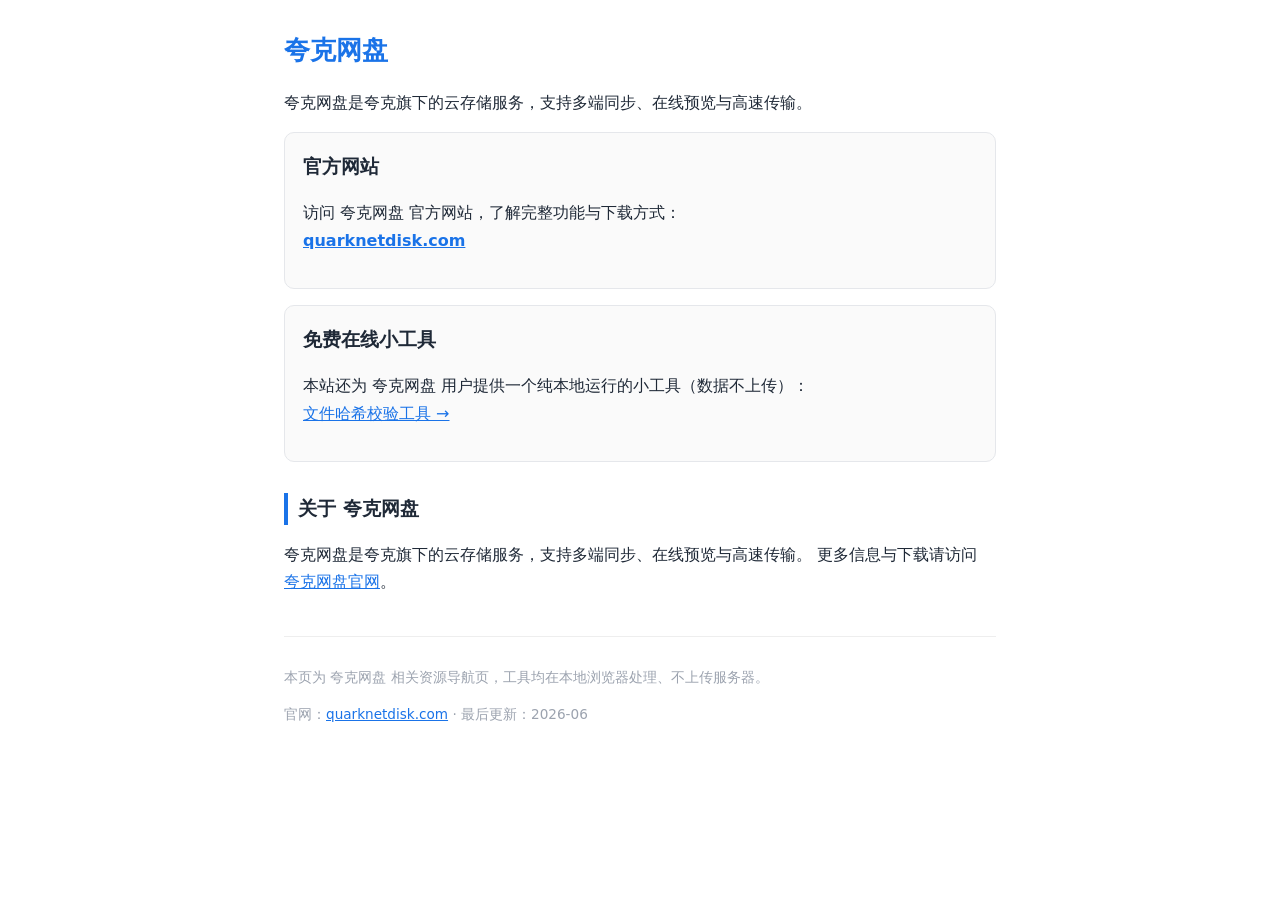
==== index.html @ 9c39d6ae "add homepage" ====
<!DOCTYPE html>
<html lang="zh-CN">
<head>
<meta charset="UTF-8">
<meta name="viewport" content="width=device-width,initial-scale=1">
<title>夸克网盘 电脑版 - 官方资源与在线工具</title>
<meta name="description" content="夸克网盘相关资源导航：官网入口与免费在线小工具。夸克网盘是夸克旗下的云存储服务，支持多端同步、在线预览与高速传输。">
<link rel="canonical" href="https://cell70horn.github.io/">
<meta property="og:title" content="夸克网盘 电脑版">
<meta property="og:description" content="夸克网盘官网入口与免费在线小工具。">
<meta property="og:type" content="website">
<meta property="og:url" content="https://cell70horn.github.io/">
<style>:root{--b:#1a73e8}*{box-sizing:border-box}body{font-family:system-ui,-apple-system,"Segoe UI",sans-serif;max-width:760px;margin:0 auto;padding:24px;color:#1f2937;line-height:1.7;background:#fff}h1{color:var(--b);font-size:1.6rem;margin:.2em 0}h2{font-size:1.2rem;margin-top:1.6em;border-left:4px solid var(--b);padding-left:10px}.card{border:1px solid #e5e7eb;border-radius:10px;padding:18px;margin:16px 0;background:#fafafa}a{color:var(--b)}footer{margin-top:40px;padding-top:16px;border-top:1px solid #eee;color:#9ca3af;font-size:.85rem}</style>
</head>
<body>
<h1>夸克网盘</h1>
<p>夸克网盘是夸克旗下的云存储服务，支持多端同步、在线预览与高速传输。</p>
<div class="card">
<h2 style="margin-top:0;border:0;padding:0">官方网站</h2>
<p>访问 夸克网盘 官方网站，了解完整功能与下载方式：<br>
<a href="https://quarknetdisk.com/"><strong>quarknetdisk.com</strong></a></p>
</div>
<div class="card">
<h2 style="margin-top:0;border:0;padding:0">免费在线小工具</h2>
<p>本站还为 夸克网盘 用户提供一个纯本地运行的小工具（数据不上传）：<br>
<a href="https://cell70horn.github.io/quarknetdisk-file-hash/">文件哈希校验工具 →</a></p>
</div>
<h2>关于 夸克网盘</h2>
<p>夸克网盘是夸克旗下的云存储服务，支持多端同步、在线预览与高速传输。 更多信息与下载请访问 <a href="https://quarknetdisk.com/">夸克网盘官网</a>。</p>
<footer>
<p>本页为 夸克网盘 相关资源导航页，工具均在本地浏览器处理、不上传服务器。</p>
<p>官网：<a href="https://quarknetdisk.com/">quarknetdisk.com</a> · 最后更新：2026-06</p>
</footer>
</body>
</html>
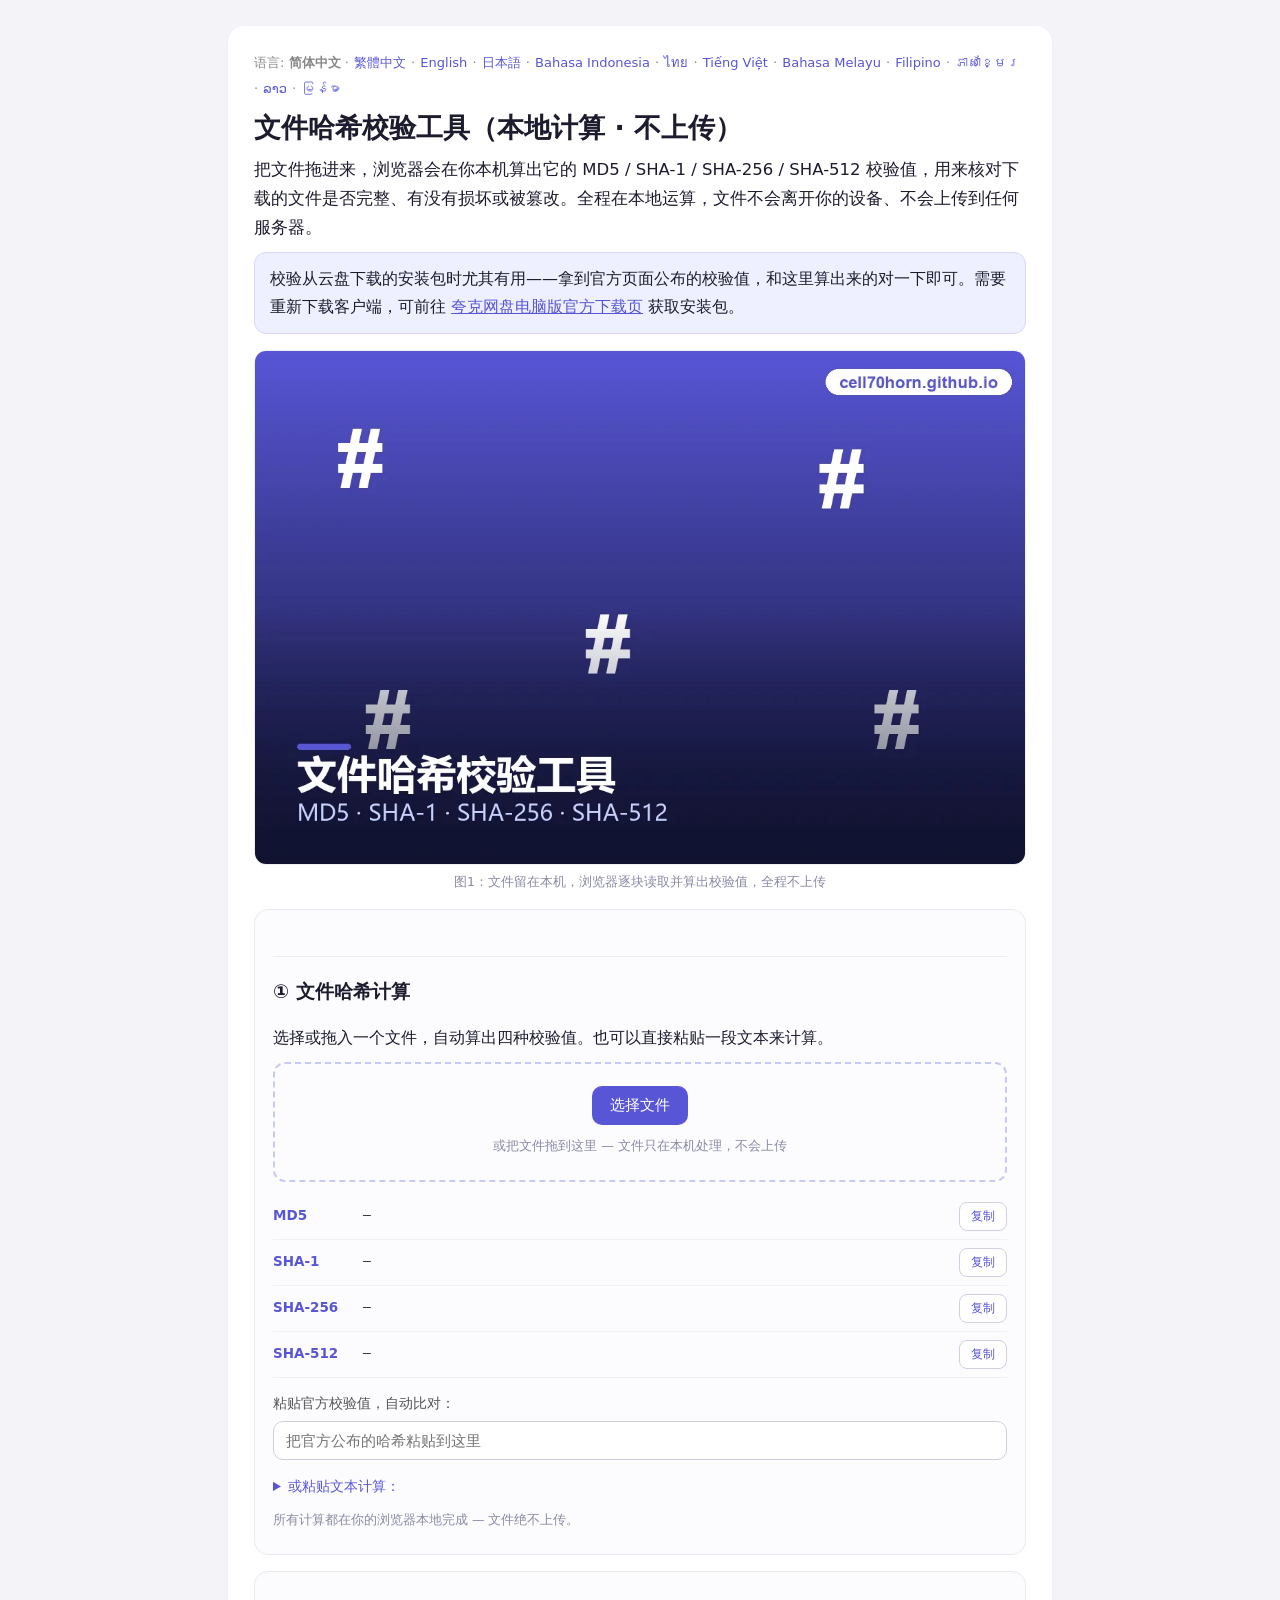
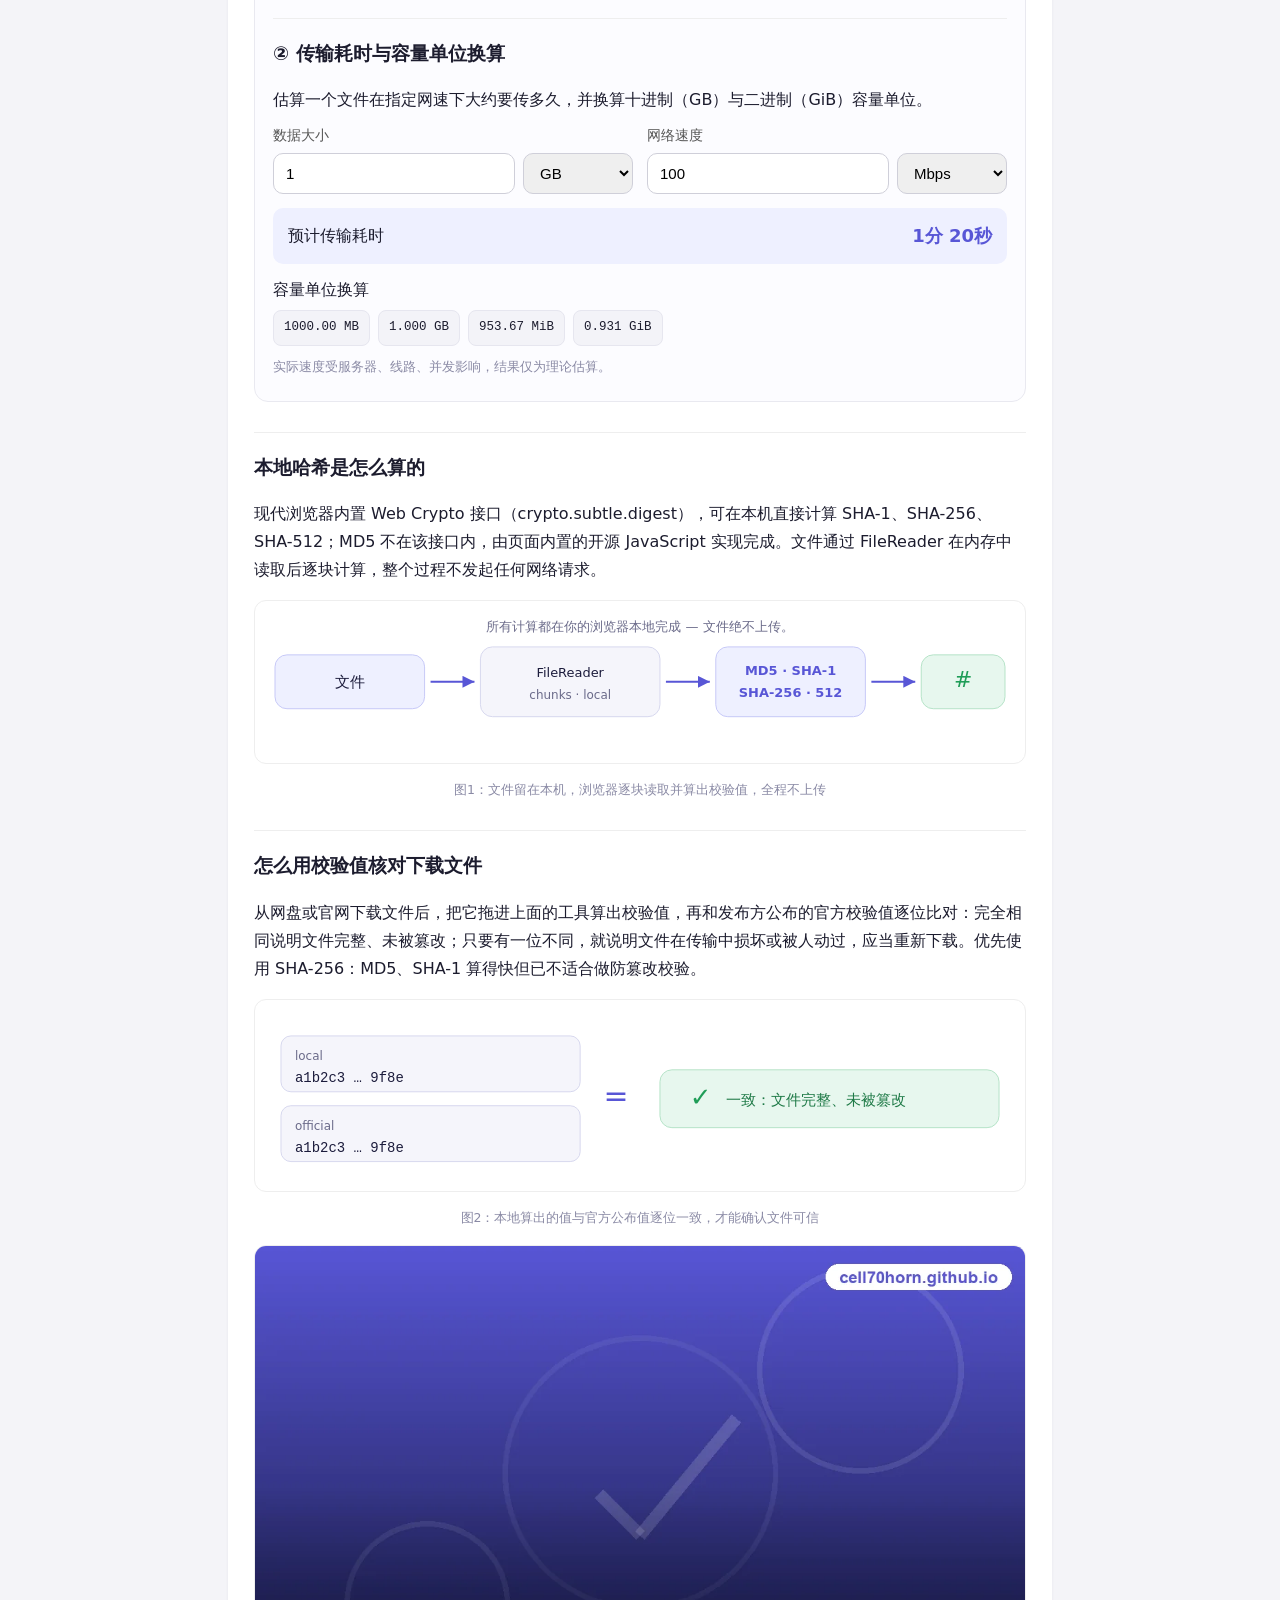
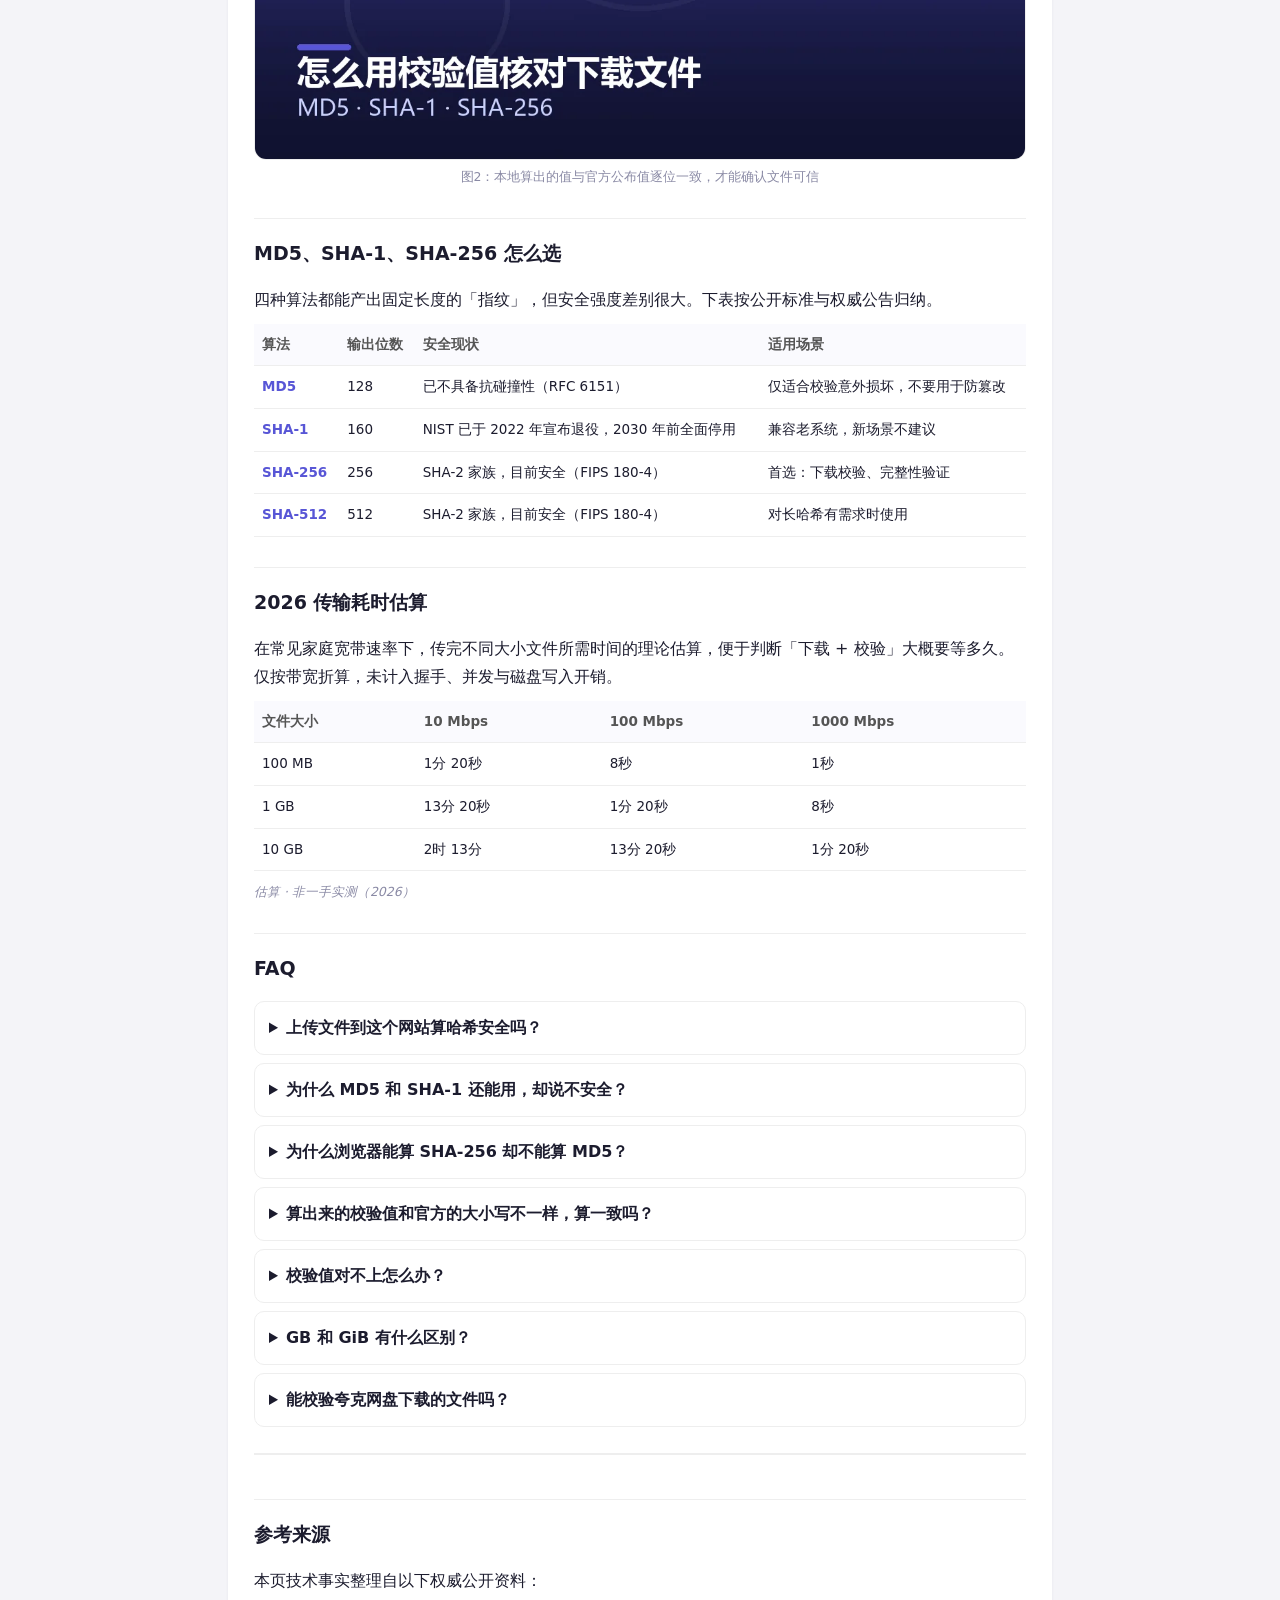
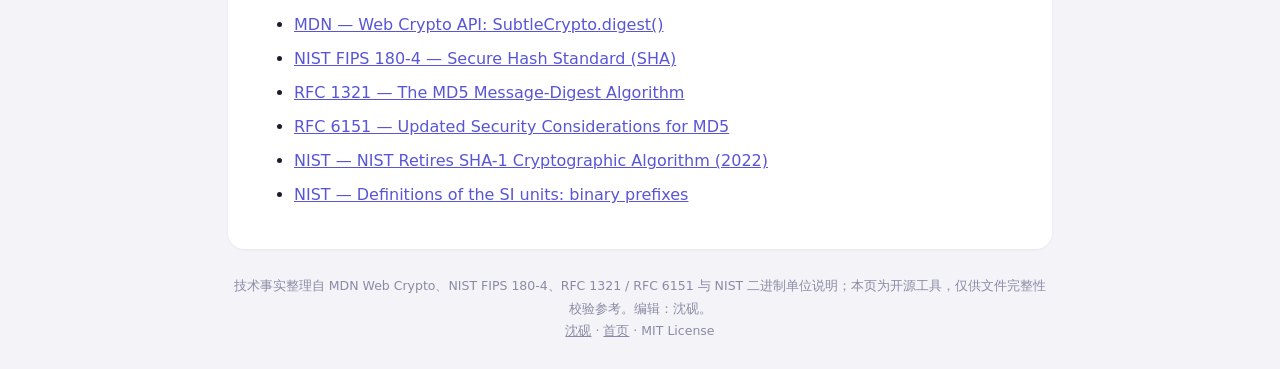
==== commit ac6496af: "build io: index.html" ====
--- a/index.html
+++ b/index.html
@@ -1,35 +1,130 @@
-<!DOCTYPE html>
-<html lang="zh-CN">
-<head>
-<meta charset="UTF-8">
+<!DOCTYPE html><html lang="zh-Hans"><head><meta charset="utf-8">
 <meta name="viewport" content="width=device-width,initial-scale=1">
-<title>夸克网盘 电脑版 - 官方资源与在线工具</title>
-<meta name="description" content="夸克网盘相关资源导航：官网入口与免费在线小工具。夸克网盘是夸克旗下的云存储服务，支持多端同步、在线预览与高速传输。">
+<title>文件哈希校验工具 - 浏览器本地算 MD5/SHA-1/SHA-256，不上传</title>
+<meta name="description" content="在浏览器里本地计算文件的 MD5、SHA-1、SHA-256、SHA-512 校验值：文件不上传、纯客户端运算，并附传输耗时与容量单位换算。校验夸克网盘等下载文件是否完整、有没有被篡改。">
+<meta name="author" content="沈砚">
 <link rel="canonical" href="https://cell70horn.github.io/">
-<meta property="og:title" content="夸克网盘 电脑版">
-<meta property="og:description" content="夸克网盘官网入口与免费在线小工具。">
-<meta property="og:type" content="website">
-<meta property="og:url" content="https://cell70horn.github.io/">
-<style>:root{--b:#1a73e8}*{box-sizing:border-box}body{font-family:system-ui,-apple-system,"Segoe UI",sans-serif;max-width:760px;margin:0 auto;padding:24px;color:#1f2937;line-height:1.7;background:#fff}h1{color:var(--b);font-size:1.6rem;margin:.2em 0}h2{font-size:1.2rem;margin-top:1.6em;border-left:4px solid var(--b);padding-left:10px}.card{border:1px solid #e5e7eb;border-radius:10px;padding:18px;margin:16px 0;background:#fafafa}a{color:var(--b)}footer{margin-top:40px;padding-top:16px;border-top:1px solid #eee;color:#9ca3af;font-size:.85rem}</style>
+<link rel="alternate" hreflang="zh-Hans" href="https://cell70horn.github.io/">
+<link rel="alternate" hreflang="zh-Hant" href="https://cell70horn.github.io/zh-tw/">
+<link rel="alternate" hreflang="en" href="https://cell70horn.github.io/en/">
+<link rel="alternate" hreflang="ja" href="https://cell70horn.github.io/ja/">
+<link rel="alternate" hreflang="id" href="https://cell70horn.github.io/id/">
+<link rel="alternate" hreflang="th" href="https://cell70horn.github.io/th/">
+<link rel="alternate" hreflang="vi" href="https://cell70horn.github.io/vi/">
+<link rel="alternate" hreflang="ms" href="https://cell70horn.github.io/ms/">
+<link rel="alternate" hreflang="fil" href="https://cell70horn.github.io/fil/">
+<link rel="alternate" hreflang="km" href="https://cell70horn.github.io/km/">
+<link rel="alternate" hreflang="lo" href="https://cell70horn.github.io/lo/">
+<link rel="alternate" hreflang="my" href="https://cell70horn.github.io/my/">
+<link rel="alternate" hreflang="x-default" href="https://cell70horn.github.io/">
+<link rel="stylesheet" href="/style.css">
+<script type="application/ld+json">
+{
+ "@context": "https://schema.org",
+ "@graph": [
+  {
+   "@type": "WebApplication",
+   "name": "文件哈希校验工具 - 浏览器本地算 MD5/SHA-1/SHA-256，不上传",
+   "url": "https://cell70horn.github.io/",
+   "applicationCategory": "UtilitiesApplication",
+   "operatingSystem": "Web browser",
+   "browserRequirements": "Requires JavaScript",
+   "inLanguage": "zh-Hans",
+   "description": "在浏览器里本地计算文件的 MD5、SHA-1、SHA-256、SHA-512 校验值：文件不上传、纯客户端运算，并附传输耗时与容量单位换算。校验夸克网盘等下载文件是否完整、有没有被篡改。",
+   "isAccessibleForFree": true,
+   "creator": {
+    "@type": "Person",
+    "name": "沈砚",
+    "url": "https://cell70horn.github.io/about-shenyan/"
+   },
+   "offers": {
+    "@type": "Offer",
+    "price": "0",
+    "priceCurrency": "USD"
+   }
+  },
+  {
+   "@type": "FAQPage",
+   "inLanguage": "zh-Hans",
+   "url": "https://cell70horn.github.io/",
+   "mainEntity": [
+    {
+     "@type": "Question",
+     "name": "上传文件到这个网站算哈希安全吗？",
+     "acceptedAnswer": {
+      "@type": "Answer",
+      "text": "工具不上传任何文件。计算全部在你浏览器本地用 Web Crypto 与内置脚本完成，文件不会离开你的设备，断网也能正常使用。"
+     }
+    },
+    {
+     "@type": "Question",
+     "name": "为什么 MD5 和 SHA-1 还能用，却说不安全？",
+     "acceptedAnswer": {
+      "@type": "Answer",
+      "text": "它们算得快，适合检查文件有没有意外损坏；但已被证明能人为构造碰撞，不能再用于防篡改校验。需要安全性时请用 SHA-256。"
+     }
+    },
+    {
+     "@type": "Question",
+     "name": "为什么浏览器能算 SHA-256 却不能算 MD5？",
+     "acceptedAnswer": {
+      "@type": "Answer",
+      "text": "浏览器的 Web Crypto 接口只内置了 SHA-1/256/384/512，没有 MD5。本页的 MD5 由开源 JavaScript 实现，同样在本地运行。"
+     }
+    },
+    {
+     "@type": "Question",
+     "name": "算出来的校验值和官方的大小写不一样，算一致吗？",
+     "acceptedAnswer": {
+      "@type": "Answer",
+      "text": "哈希值不区分大小写，只看十六进制内容。比对时本工具会自动忽略大小写和空格，只要字符序列相同就算一致。"
+     }
+    },
+    {
+     "@type": "Question",
+     "name": "校验值对不上怎么办？",
+     "acceptedAnswer": {
+      "@type": "Answer",
+      "text": "说明文件在下载中损坏或被改动过，建议删除后重新下载，最好换官方下载地址再校验一次。"
+     }
+    },
+    {
+     "@type": "Question",
+     "name": "GB 和 GiB 有什么区别？",
+     "acceptedAnswer": {
+      "@type": "Answer",
+      "text": "GB 按 1000 进制（十进制），GiB 按 1024 进制（二进制，IEC 标准）。1 GiB 约等于 1.074 GB，这也是「标称容量」和系统显示容量有差的原因之一。"
+     }
+    },
+    {
+     "@type": "Question",
+     "name": "能校验夸克网盘下载的文件吗？",
+     "acceptedAnswer": {
+      "@type": "Answer",
+      "text": "可以。从夸克网盘下载文件后，把它拖进本工具算出 SHA-256，再和发布方给出的校验值比对，即可确认下载是否完整可信。"
+     }
+    }
+   ]
+  }
+ ]
+}
+</script>
 </head>
-<body>
-<h1>夸克网盘</h1>
-<p>夸克网盘是夸克旗下的云存储服务，支持多端同步、在线预览与高速传输。</p>
-<div class="card">
-<h2 style="margin-top:0;border:0;padding:0">官方网站</h2>
-<p>访问 夸克网盘 官方网站，了解完整功能与下载方式：<br>
-<a href="https://quarknetdisk.com/"><strong>quarknetdisk.com</strong></a></p>
+<body><div class="wrap"><main>
+<nav class="lang">语言: <strong>简体中文</strong> · <a href="/zh-tw/">繁體中文</a> · <a href="/en/">English</a> · <a href="/ja/">日本語</a> · <a href="/id/">Bahasa Indonesia</a> · <a href="/th/">ไทย</a> · <a href="/vi/">Tiếng Việt</a> · <a href="/ms/">Bahasa Melayu</a> · <a href="/fil/">Filipino</a> · <a href="/km/">ភាសាខ្មែរ</a> · <a href="/lo/">ລາວ</a> · <a href="/my/">မြန်မာ</a></nav>
+<h1>文件哈希校验工具（本地计算 · 不上传）</h1>
+<p class="lead">把文件拖进来，浏览器会在你本机算出它的 MD5 / SHA-1 / SHA-256 / SHA-512 校验值，用来核对下载的文件是否完整、有没有损坏或被篡改。全程在本地运算，文件不会离开你的设备、不会上传到任何服务器。</p>
+<p class="cta">校验从云盘下载的安装包时尤其有用——拿到官方页面公布的校验值，和这里算出来的对一下即可。需要重新下载客户端，可前往 <a href="https://quarknetdisk.com/download/">夸克网盘电脑版官方下载页</a> 获取安装包。</p>
+<figure class="i4png"><picture><source type="image/webp" srcset="/img/cover_zh.webp"><img src="/img/cover_zh.png" alt="浏览器本地计算文件哈希的流程示意图" fetchpriority="high" width="1120" height="746" style="width:100%;height:auto;border-radius:12px;border:1px solid #eee"></picture><figcaption>图1：文件留在本机，浏览器逐块读取并算出校验值，全程不上传</figcaption></figure>
+<section class="tool" id="hash"><h2>① 文件哈希计算</h2><p>选择或拖入一个文件，自动算出四种校验值。也可以直接粘贴一段文本来计算。</p><div id="drop" class="drop"><input type="file" id="file" hidden><button type="button" id="pick" class="btn">选择文件</button><div class="dh">或把文件拖到这里 — 文件只在本机处理，不会上传</div></div><div id="meta" class="meta" hidden><b id="fn"></b> · <span id="fs"></span></div><div class="hres"><div class="hrow"><span class="halg">MD5</span><code class="hval" id="h_md5">—</code><button class="cp" data-for="h_md5" type="button">复制</button></div><div class="hrow"><span class="halg">SHA-1</span><code class="hval" id="h_sha1">—</code><button class="cp" data-for="h_sha1" type="button">复制</button></div><div class="hrow"><span class="halg">SHA-256</span><code class="hval" id="h_sha256">—</code><button class="cp" data-for="h_sha256" type="button">复制</button></div><div class="hrow"><span class="halg">SHA-512</span><code class="hval" id="h_sha512">—</code><button class="cp" data-for="h_sha512" type="button">复制</button></div></div><div class="cmp"><label>粘贴官方校验值，自动比对：</label><input type="text" id="exp" placeholder="把官方公布的哈希粘贴到这里" autocomplete="off" spellcheck="false"><div id="cmpr" class="cmpr"></div></div><details class="txt"><summary>或粘贴文本计算：</summary><textarea id="txt" rows="3" placeholder="在此粘贴要计算哈希的文本"></textarea><button type="button" id="htxt" class="btn">计算文本哈希</button></details><p class="note">所有计算都在你的浏览器本地完成 — 文件绝不上传。</p></section><section class="tool" id="conv"><h2>② 传输耗时与容量单位换算</h2><p>估算一个文件在指定网速下大约要传多久，并换算十进制（GB）与二进制（GiB）容量单位。</p><div class="cv"><div class="cvg"><label>数据大小</label><div class="cvin"><input type="number" id="sz" value="1" min="0" step="any"><select id="szu"><option value="1e6">MB</option><option value="1e9" selected>GB</option><option value="1e12">TB</option><option value="1048576">MiB</option><option value="1073741824">GiB</option><option value="1099511627776">TiB</option></select></div></div><div class="cvg"><label>网络速度</label><div class="cvin"><input type="number" id="sp" value="100" min="0" step="any"><select id="spu"><option value="mbps" selected>Mbps</option><option value="mbs">MB/s</option><option value="gbps">Gbps</option></select></div></div></div><div class="cvout"><span>预计传输耗时</span><b id="ttime">—</b></div><div class="cvtab"><span>容量单位换算</span><div id="units" class="units"></div></div><p class="note">实际速度受服务器、线路、并发影响，结果仅为理论估算。</p></section>
+<h2>本地哈希是怎么算的</h2><p>现代浏览器内置 Web Crypto 接口（crypto.subtle.digest），可在本机直接计算 SHA-1、SHA-256、SHA-512；MD5 不在该接口内，由页面内置的开源 JavaScript 实现完成。文件通过 FileReader 在内存中读取后逐块计算，整个过程不发起任何网络请求。</p><figure class="dgm-f"><svg viewBox="0 0 760 150" xmlns="http://www.w3.org/2000/svg" role="img" aria-label="浏览器本地计算文件哈希的流程示意图" class="dgm"><defs><marker id="ar" markerWidth="9" markerHeight="9" refX="6" refY="3" orient="auto"><path d="M0,0 L6,3 L0,6 Z" fill="#5856d6"/></marker></defs><rect x="14" y="48" width="150" height="54" rx="12" fill="#eef0ff" stroke="#c7c9f7"/><text x="89" y="80" text-anchor="middle" font-family="system-ui,Arial" font-size="15" fill="#1c1c3c">文件</text><line x1="170" y1="75" x2="214" y2="75" stroke="#5856d6" stroke-width="2" marker-end="url(#ar)"/><rect x="220" y="40" width="180" height="70" rx="12" fill="#f5f5fb" stroke="#d7d8ee"/><text x="310" y="70" text-anchor="middle" font-family="system-ui,Arial" font-size="13" fill="#1c1c3c">FileReader</text><text x="310" y="92" text-anchor="middle" font-family="system-ui,Arial" font-size="12" fill="#6b6b8a">chunks · local</text><line x1="406" y1="75" x2="450" y2="75" stroke="#5856d6" stroke-width="2" marker-end="url(#ar)"/><rect x="456" y="40" width="150" height="70" rx="12" fill="#eef0ff" stroke="#c7c9f7"/><text x="531" y="68" text-anchor="middle" font-family="system-ui,Arial" font-size="13" fill="#5856d6" font-weight="700">MD5 · SHA-1</text><text x="531" y="90" text-anchor="middle" font-family="system-ui,Arial" font-size="13" fill="#5856d6" font-weight="700">SHA-256 · 512</text><line x1="612" y1="75" x2="656" y2="75" stroke="#5856d6" stroke-width="2" marker-end="url(#ar)"/><rect x="662" y="48" width="84" height="54" rx="12" fill="#e7f7ee" stroke="#b6e3c8"/><text x="704" y="80" text-anchor="middle" font-family="system-ui,Arial" font-size="22" fill="#1f9d57">#</text><text x="380" y="24" text-anchor="middle" font-family="system-ui,Arial" font-size="13" fill="#6b6b8a">所有计算都在你的浏览器本地完成 — 文件绝不上传。</text></svg><figcaption>图1：文件留在本机，浏览器逐块读取并算出校验值，全程不上传</figcaption></figure>
+<h2>怎么用校验值核对下载文件</h2><p>从网盘或官网下载文件后，把它拖进上面的工具算出校验值，再和发布方公布的官方校验值逐位比对：完全相同说明文件完整、未被篡改；只要有一位不同，就说明文件在传输中损坏或被人动过，应当重新下载。优先使用 SHA-256：MD5、SHA-1 算得快但已不适合做防篡改校验。</p><figure class="dgm-f"><svg viewBox="0 0 760 180" xmlns="http://www.w3.org/2000/svg" role="img" aria-label="把本地算出的哈希与官方公布值比对的校验流程图" class="dgm"><rect x="20" y="30" width="300" height="56" rx="10" fill="#f5f5fb" stroke="#d7d8ee"/><text x="34" y="54" font-family="system-ui,Arial" font-size="12" fill="#6b6b8a">local</text><text x="34" y="76" font-family="ui-monospace,Consolas,monospace" font-size="14" fill="#1c1c3c">a1b2c3 … 9f8e</text><rect x="20" y="100" width="300" height="56" rx="10" fill="#f5f5fb" stroke="#d7d8ee"/><text x="34" y="124" font-family="system-ui,Arial" font-size="12" fill="#6b6b8a">official</text><text x="34" y="146" font-family="ui-monospace,Consolas,monospace" font-size="14" fill="#1c1c3c">a1b2c3 … 9f8e</text><text x="356" y="100" text-anchor="middle" font-family="system-ui,Arial" font-size="30" fill="#5856d6">=</text><rect x="400" y="64" width="340" height="58" rx="12" fill="#e7f7ee" stroke="#b6e3c8"/><text x="430" y="100" font-family="system-ui,Arial" font-size="26" fill="#1f9d57">✓</text><text x="466" y="99" font-family="system-ui,Arial" font-size="15" fill="#1f7a47">一致：文件完整、未被篡改</text></svg><figcaption>图2：本地算出的值与官方公布值逐位一致，才能确认文件可信</figcaption></figure>
+<figure class="i4png"><picture><source type="image/webp" srcset="/img/board_zh.webp"><img src="/img/board_zh.png" alt="把本地算出的哈希与官方公布值比对的校验流程图" loading="lazy" width="1120" height="746" style="width:100%;height:auto;border-radius:12px;border:1px solid #eee"></picture><figcaption>图2：本地算出的值与官方公布值逐位一致，才能确认文件可信</figcaption></figure>
+<h2>MD5、SHA-1、SHA-256 怎么选</h2><p>四种算法都能产出固定长度的「指纹」，但安全强度差别很大。下表按公开标准与权威公告归纳。</p><table class="cmp-t"><thead><tr><th>算法</th><th>输出位数</th><th>安全现状</th><th>适用场景</th></tr></thead><tbody><tr><td class="halg">MD5</td><td>128</td><td>已不具备抗碰撞性（RFC 6151）</td><td>仅适合校验意外损坏，不要用于防篡改</td></tr><tr><td class="halg">SHA-1</td><td>160</td><td>NIST 已于 2022 年宣布退役，2030 年前全面停用</td><td>兼容老系统，新场景不建议</td></tr><tr><td class="halg">SHA-256</td><td>256</td><td>SHA-2 家族，目前安全（FIPS 180-4）</td><td>首选：下载校验、完整性验证</td></tr><tr><td class="halg">SHA-512</td><td>512</td><td>SHA-2 家族，目前安全（FIPS 180-4）</td><td>对长哈希有需求时使用</td></tr></tbody></table>
+<section id="i4data" class="data"><h2>2026 传输耗时估算</h2><p>在常见家庭宽带速率下，传完不同大小文件所需时间的理论估算，便于判断「下载 + 校验」大概要等多久。仅按带宽折算，未计入握手、并发与磁盘写入开销。</p><table class="cmp-t"><thead><tr><th>文件大小</th><th>10 Mbps</th><th>100 Mbps</th><th>1000 Mbps</th></tr></thead><tbody><tr><td>100 MB</td><td>1分 20秒</td><td>8秒</td><td>1秒</td></tr><tr><td>1 GB</td><td>13分 20秒</td><td>1分 20秒</td><td>8秒</td></tr><tr><td>10 GB</td><td>2时 13分</td><td>13分 20秒</td><td>1分 20秒</td></tr></tbody></table><p class="note est">估算 · 非一手实测（2026）</p></section>
+<section class="faqs"><h2>FAQ</h2><details class="faq"><summary>上传文件到这个网站算哈希安全吗？</summary><div>工具不上传任何文件。计算全部在你浏览器本地用 Web Crypto 与内置脚本完成，文件不会离开你的设备，断网也能正常使用。</div></details><details class="faq"><summary>为什么 MD5 和 SHA-1 还能用，却说不安全？</summary><div>它们算得快，适合检查文件有没有意外损坏；但已被证明能人为构造碰撞，不能再用于防篡改校验。需要安全性时请用 SHA-256。</div></details><details class="faq"><summary>为什么浏览器能算 SHA-256 却不能算 MD5？</summary><div>浏览器的 Web Crypto 接口只内置了 SHA-1/256/384/512，没有 MD5。本页的 MD5 由开源 JavaScript 实现，同样在本地运行。</div></details><details class="faq"><summary>算出来的校验值和官方的大小写不一样，算一致吗？</summary><div>哈希值不区分大小写，只看十六进制内容。比对时本工具会自动忽略大小写和空格，只要字符序列相同就算一致。</div></details><details class="faq"><summary>校验值对不上怎么办？</summary><div>说明文件在下载中损坏或被改动过，建议删除后重新下载，最好换官方下载地址再校验一次。</div></details><details class="faq"><summary>GB 和 GiB 有什么区别？</summary><div>GB 按 1000 进制（十进制），GiB 按 1024 进制（二进制，IEC 标准）。1 GiB 约等于 1.074 GB，这也是「标称容量」和系统显示容量有差的原因之一。</div></details><details class="faq"><summary>能校验夸克网盘下载的文件吗？</summary><div>可以。从夸克网盘下载文件后，把它拖进本工具算出 SHA-256，再和发布方给出的校验值比对，即可确认下载是否完整可信。</div></details></section>
+<section class="related"><h2>参考来源</h2><p>本页技术事实整理自以下权威公开资料：</p><ul><li><a href="https://developer.mozilla.org/en-US/docs/Web/API/SubtleCrypto/digest" rel="nofollow" target="_blank">MDN — Web Crypto API: SubtleCrypto.digest()</a></li><li><a href="https://nvlpubs.nist.gov/nistpubs/FIPS/NIST.FIPS.180-4.pdf" rel="nofollow" target="_blank">NIST FIPS 180-4 — Secure Hash Standard (SHA)</a></li><li><a href="https://www.rfc-editor.org/rfc/rfc1321" rel="nofollow" target="_blank">RFC 1321 — The MD5 Message-Digest Algorithm</a></li><li><a href="https://www.rfc-editor.org/rfc/rfc6151" rel="nofollow" target="_blank">RFC 6151 — Updated Security Considerations for MD5</a></li><li><a href="https://www.nist.gov/news-events/news/2022/12/nist-retires-sha-1-cryptographic-algorithm" rel="nofollow" target="_blank">NIST — NIST Retires SHA-1 Cryptographic Algorithm (2022)</a></li><li><a href="https://physics.nist.gov/cuu/Units/binary.html" rel="nofollow" target="_blank">NIST — Definitions of the SI units: binary prefixes</a></li></ul></section>
+</main>
+<footer>技术事实整理自 MDN Web Crypto、NIST FIPS 180-4、RFC 1321 / RFC 6151 与 NIST 二进制单位说明；本页为开源工具，仅供文件完整性校验参考。编辑：沈砚。<br><a href="/about-shenyan/" rel="author">沈砚</a> · <a href="/">首页</a> · MIT License</footer>
 </div>
-<div class="card">
-<h2 style="margin-top:0;border:0;padding:0">免费在线小工具</h2>
-<p>本站还为 夸克网盘 用户提供一个纯本地运行的小工具（数据不上传）：<br>
-<a href="https://cell70horn.github.io/quarknetdisk-file-hash/">文件哈希校验工具 →</a></p>
-</div>
-<h2>关于 夸克网盘</h2>
-<p>夸克网盘是夸克旗下的云存储服务，支持多端同步、在线预览与高速传输。 更多信息与下载请访问 <a href="https://quarknetdisk.com/">夸克网盘官网</a>。</p>
-<footer>
-<p>本页为 夸克网盘 相关资源导航页，工具均在本地浏览器处理、不上传服务器。</p>
-<p>官网：<a href="https://quarknetdisk.com/">quarknetdisk.com</a> · 最后更新：2026-06</p>
-</footer>
-</body>
-</html>+<script>window.QL={"computing": "正在本地计算…", "copied": "已复制", "copy": "复制", "match": "✓ 一致：文件完整、未被篡改", "nomatch": "✗ 不一致：文件可能损坏或被改动，建议重新下载", "file": "文件", "size": "大小", "d": "天", "h": "时", "m": "分", "s": "秒"};</script><script src="/app.js"></script></body></html>
--- a/style.css
+++ b/style.css
@@ -0,0 +1,47 @@
+*{box-sizing:border-box}
+body{font-family:system-ui,-apple-system,"Segoe UI",Arial,"Noto Sans",sans-serif;line-height:1.75;color:#1c1c2e;background:#f4f4f8;margin:0}
+.wrap{max-width:860px;margin:0 auto;padding:26px 18px}
+main{background:#fff;border-radius:16px;padding:24px 26px;box-shadow:0 1px 3px rgba(20,20,60,.06)}
+h1{margin:.2em 0 .4em;font-size:27px;line-height:1.3}
+h2{font-size:19px;margin-top:30px;border-top:1px solid #eee;padding-top:18px}
+p{margin:.6em 0}.lead{font-size:16.5px}
+a{color:#5856d6}small{color:#888}
+.lang{font-size:13px;color:#888;margin-bottom:8px;line-height:2}.lang a{text-decoration:none;margin:0 1px}
+.cta{background:#eef0ff;border:1px solid #d7d8f7;border-radius:12px;padding:12px 15px}
+.btn{font-size:15px;padding:10px 18px;border:0;border-radius:10px;background:#5856d6;color:#fff;cursor:pointer}
+.btn:hover{background:#4644c0}
+.tool{border:1px solid #e9e9f0;border-radius:14px;padding:16px 18px;margin-top:16px;background:#fcfcff}
+.drop{border:2px dashed #c7c9f7;border-radius:12px;padding:22px;text-align:center;transition:.15s}
+.drop.over{background:#eef0ff;border-color:#5856d6}
+.dh{color:#8a8aa5;font-size:13px;margin-top:10px}
+.meta{margin-top:12px;font-size:14px;color:#444}
+.hres{margin-top:12px}
+.hrow{display:flex;align-items:center;gap:10px;border-bottom:1px solid #f0f0f5;padding:8px 0;flex-wrap:wrap}
+.halg{flex:0 0 80px;font-weight:700;color:#5856d6;font-size:13.5px}
+.hval{flex:1 1 320px;font-family:ui-monospace,Consolas,monospace;font-size:13px;word-break:break-all;color:#222}
+.cp{font-size:12px;padding:5px 11px;border:1px solid #d0d0e0;background:#fff;border-radius:8px;cursor:pointer;color:#5856d6}
+.cmp{margin-top:14px}.cmp label{display:block;font-size:13.5px;color:#555;margin-bottom:6px}
+.cmp input,.txt textarea,.cvin input,.cvin select{font-size:15px;padding:10px 12px;border:1px solid #cfcfd9;border-radius:10px;width:100%}
+.cmpr{margin-top:8px;font-weight:700;font-size:14px}
+.cmpr.ok{color:#1f9d57}.cmpr.bad{color:#d23f3f}
+.txt{margin-top:14px}.txt summary{cursor:pointer;color:#5856d6;font-size:14px}
+.txt textarea{margin:8px 0;font-family:ui-monospace,Consolas,monospace}
+.note{color:#8a8aa5;font-size:12.5px;margin-top:10px}.note.est{font-style:italic}
+.cv{display:flex;gap:14px;flex-wrap:wrap}.cvg{flex:1 1 220px}
+.cvg label{display:block;font-size:13.5px;color:#555;margin-bottom:6px}
+.cvin{display:flex;gap:8px}.cvin input{flex:1 1 auto}.cvin select{flex:0 0 110px}
+.cvout{margin-top:14px;background:#eef0ff;border-radius:10px;padding:12px 15px;display:flex;justify-content:space-between;align-items:center;flex-wrap:wrap;gap:8px}
+.cvout b{font-size:18px;color:#5856d6}
+.cvtab{margin-top:12px}.units{display:flex;gap:8px;flex-wrap:wrap;margin-top:6px}
+.units span{background:#f3f3f8;border:1px solid #e6e6ef;border-radius:8px;padding:6px 10px;font-size:12.5px;font-family:ui-monospace,Consolas,monospace}
+figure{margin:16px 0}figure img{display:block}
+figcaption{color:#8a8aa5;font-size:12.5px;text-align:center;margin-top:6px}
+.dgm{width:100%;height:auto;background:#fff;border:1px solid #eee;border-radius:12px;padding:6px}
+table.cmp-t{border-collapse:collapse;width:100%;margin-top:10px;font-size:13.5px}
+.cmp-t td,.cmp-t th{border-bottom:1px solid #eee;padding:9px 8px;text-align:left;vertical-align:top}
+.cmp-t th{color:#555;font-weight:600;background:#fafafe}
+.faq{border:1px solid #eee;border-radius:10px;padding:4px 14px;margin:8px 0}
+.faq summary{cursor:pointer;font-weight:600;padding:8px 0}.faq div{padding:0 0 10px;color:#333}
+.related{margin-top:26px;border-top:2px solid #eee;padding-top:14px}.related li{margin:6px 0}
+footer{color:#8a8aa5;font-size:12.5px;margin-top:26px;text-align:center;line-height:1.8}
+footer a{color:#8a8aa5}
